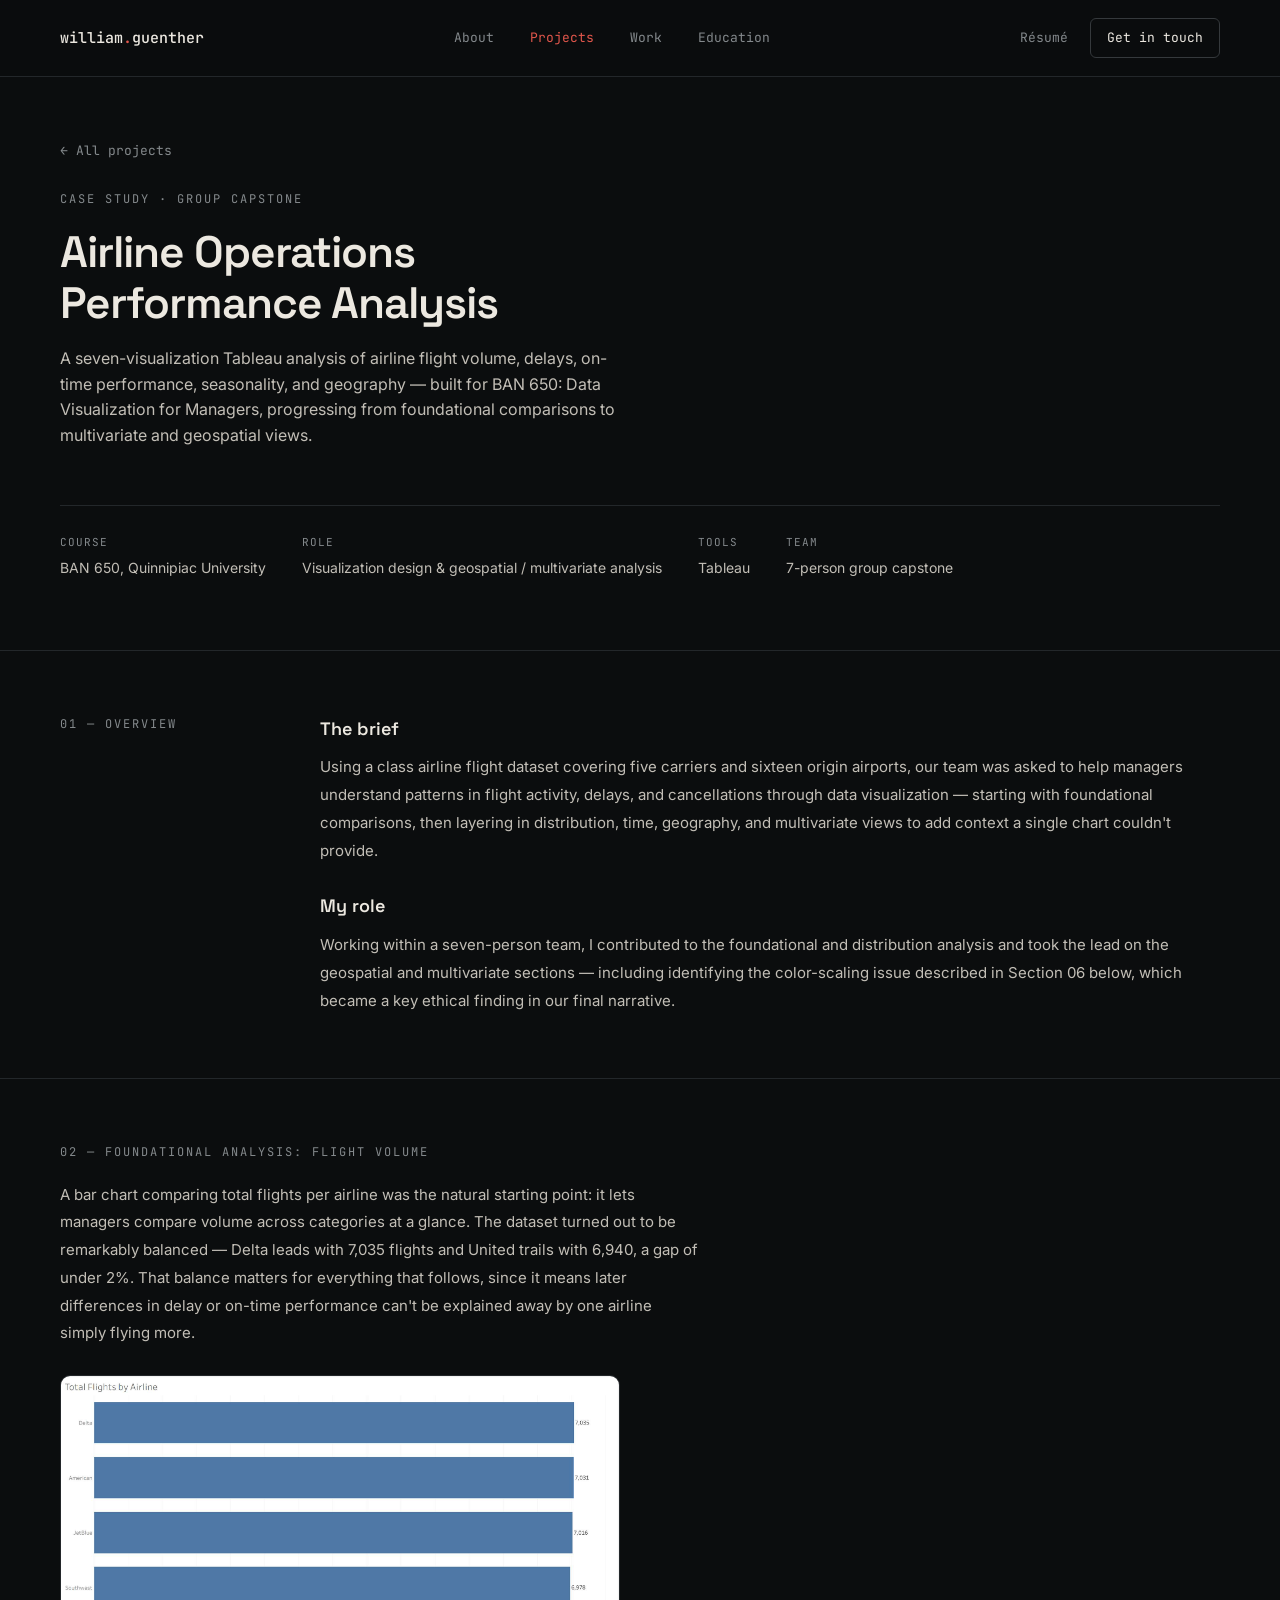
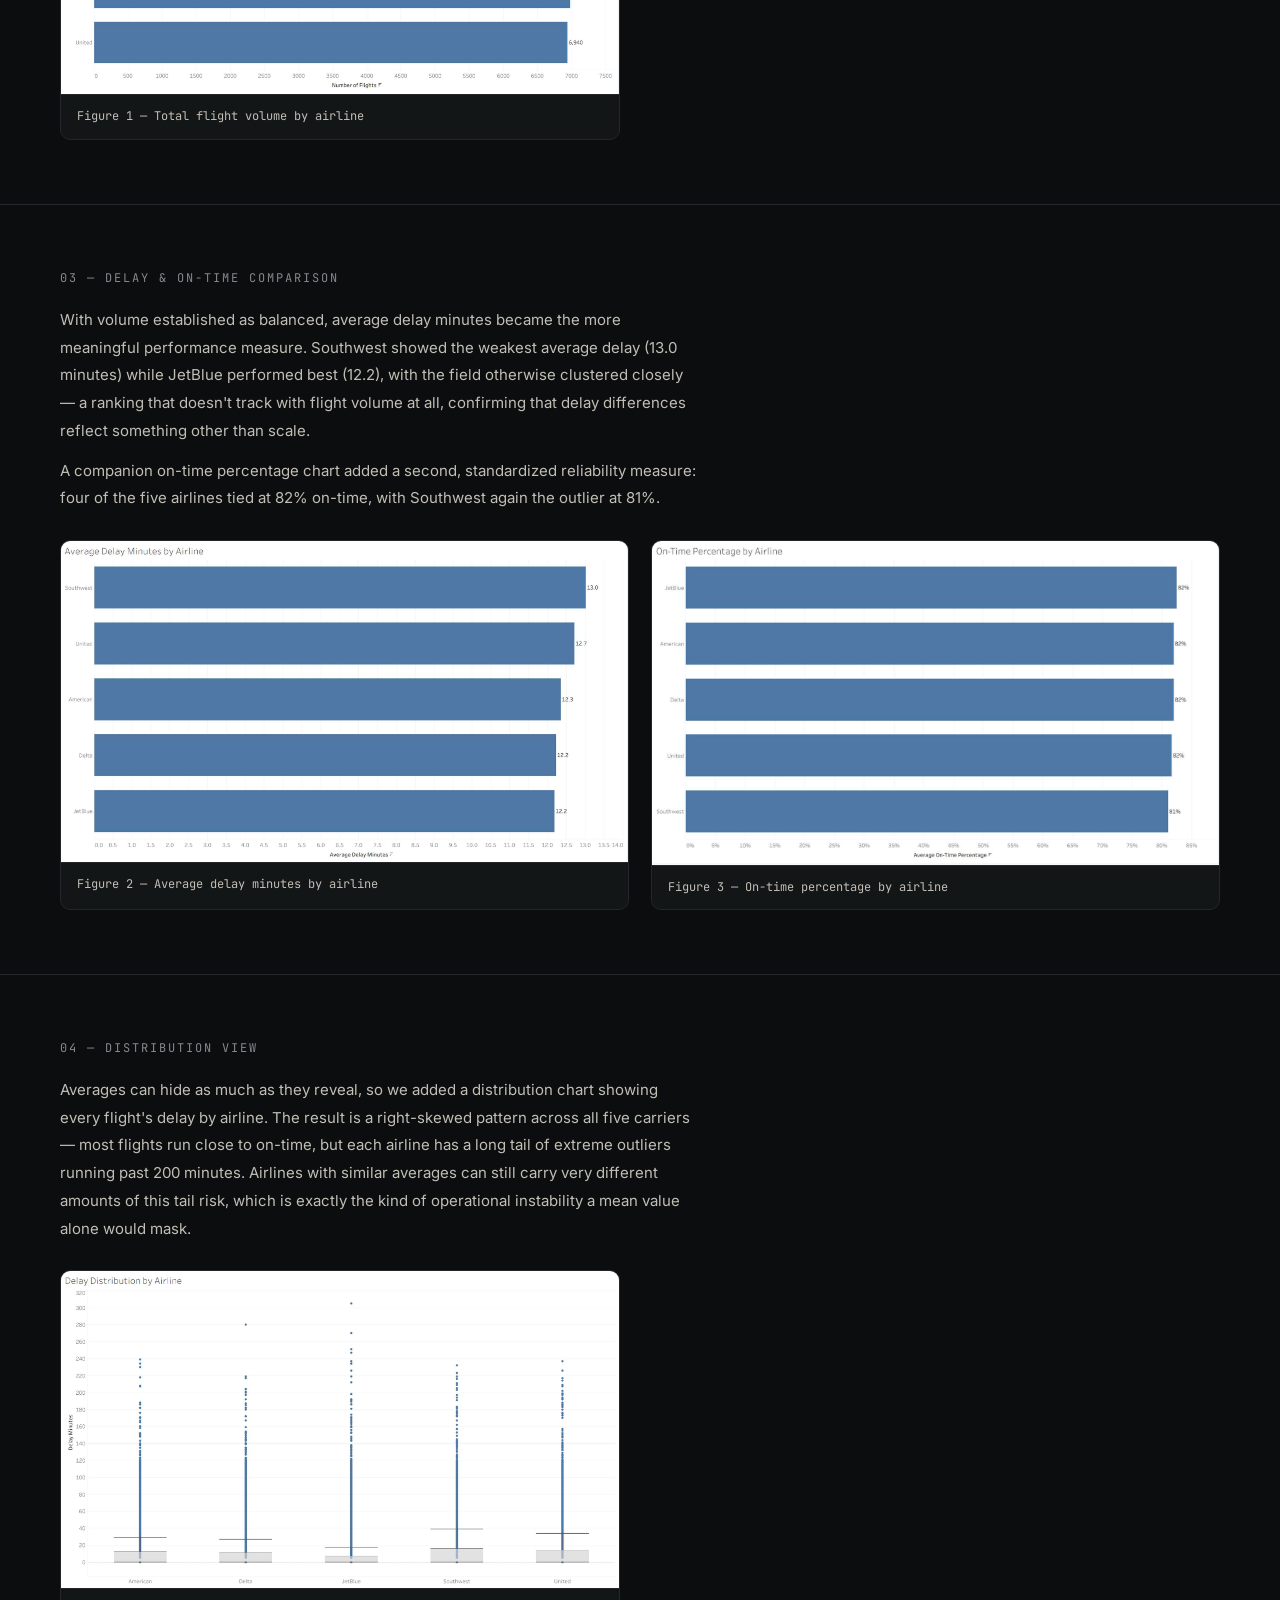
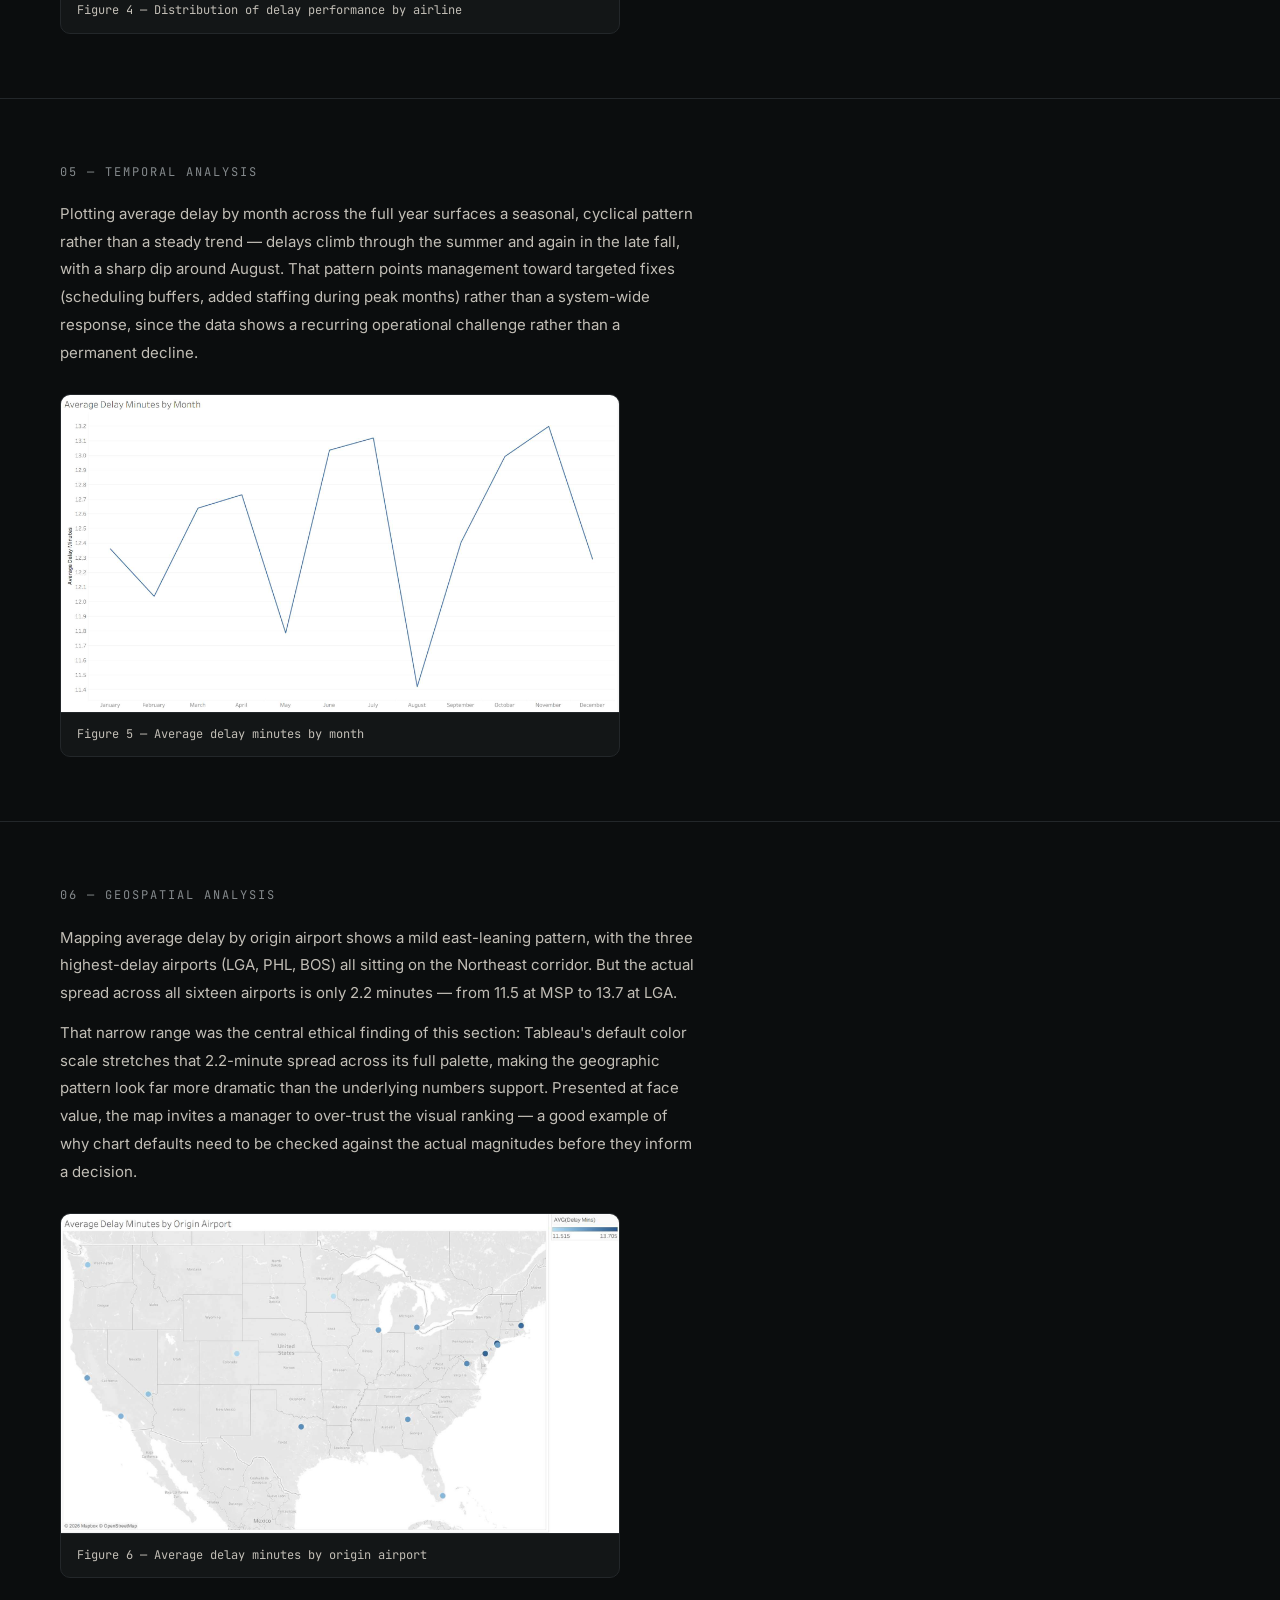
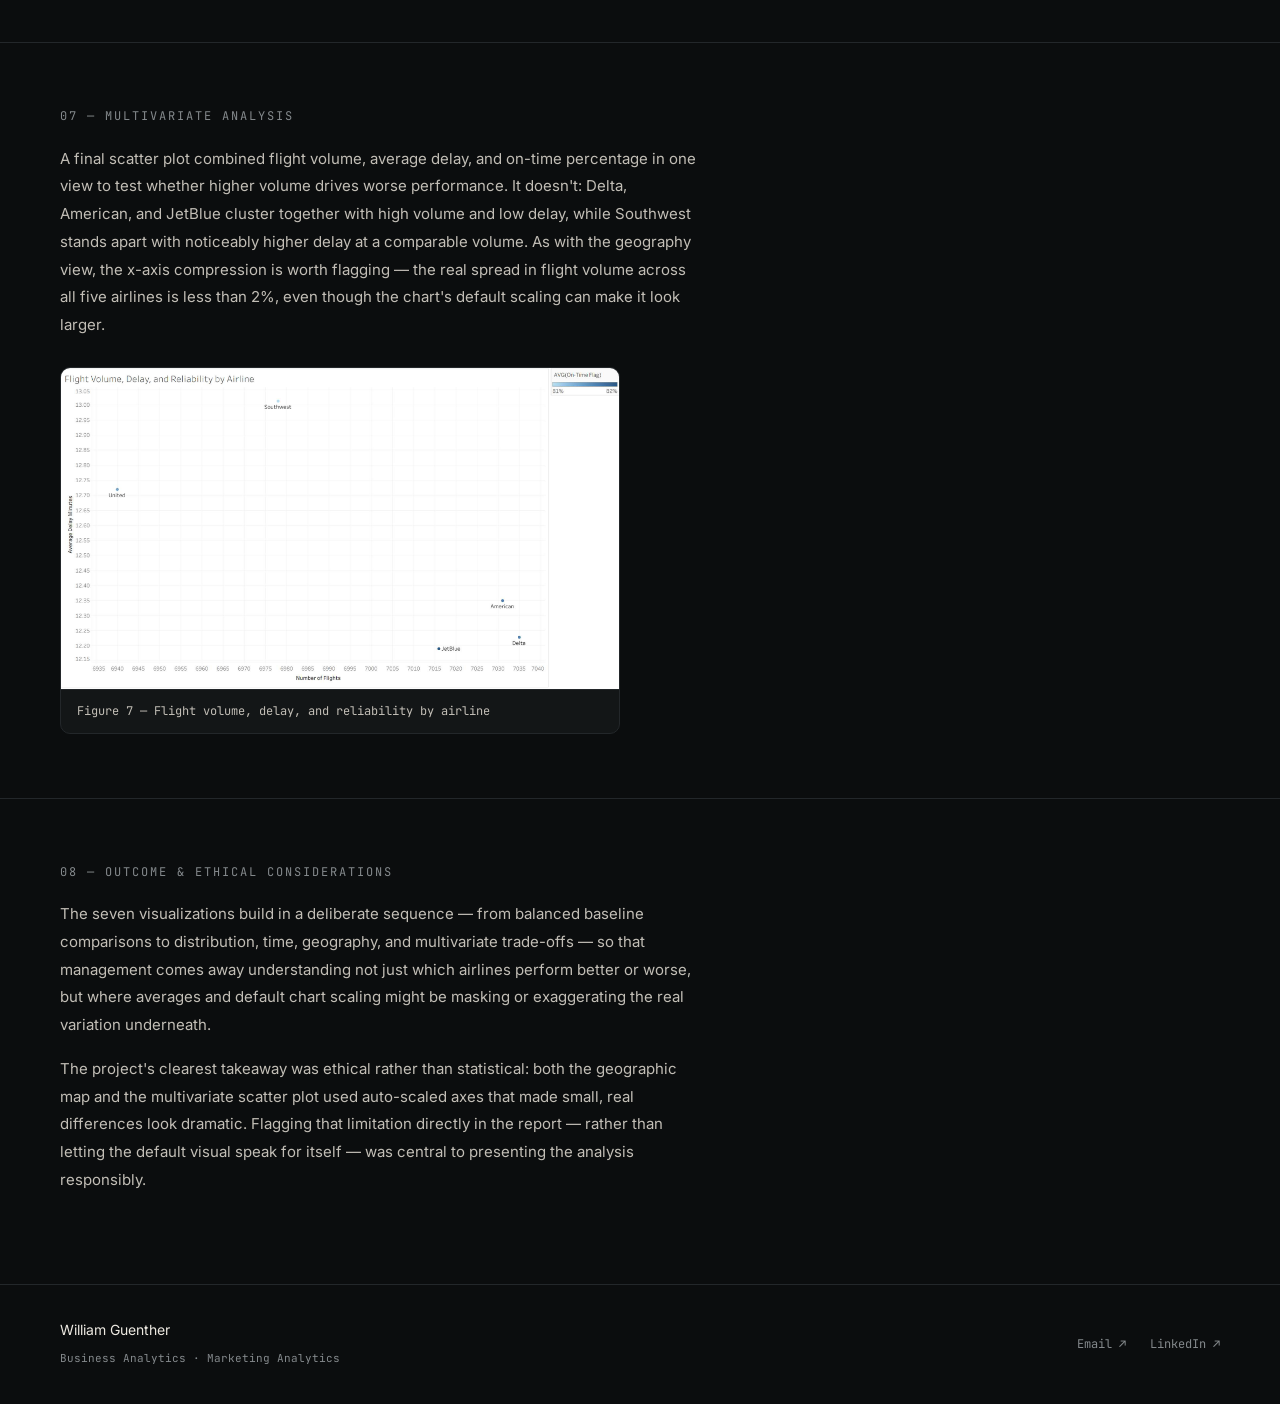
==== case-study-ban650-airline.html @ 53ca7844 "Add files via upload" ====
<!DOCTYPE html>
<html lang="en">
<head>
<!-- Google Tag Manager -->
<script>(function(w,d,s,l,i){w[l]=w[l]||[];w[l].push({'gtm.start':
new Date().getTime(),event:'gtm.js'});var f=d.getElementsByTagName(s)[0],
j=d.createElement(s),dl=l!='dataLayer'?'&l='+l:'';j.async=true;j.src=
'https://www.googletagmanager.com/gtm.js?id='+i+dl;f.parentNode.insertBefore(j,f);
})(window,document,'script','dataLayer','GTM-MF5KTT6L');</script>
<!-- End Google Tag Manager -->
<meta charset="UTF-8">
<meta name="viewport" content="width=device-width, initial-scale=1.0">
<title>Airline Operations Performance Analysis | William Guenther</title>
<meta name="description" content="A BAN 650 group capstone project analyzing airline operational performance — flight volume, delays, on-time rates, seasonality, and geography — in Tableau.">
<link rel="preconnect" href="https://fonts.googleapis.com">
<link rel="preconnect" href="https://fonts.gstatic.com" crossorigin>
<link href="https://fonts.googleapis.com/css2?family=Space+Grotesk:wght@500;600;700&family=Inter:wght@400;500;600&family=JetBrains+Mono:wght@400;500&display=swap" rel="stylesheet">
<link rel="stylesheet" href="style.css">
</head>
<body>
<!-- Google Tag Manager (noscript) -->
<noscript><iframe src="https://www.googletagmanager.com/ns.html?id=GTM-MF5KTT6L"
height="0" width="0" style="display:none;visibility:hidden"></iframe></noscript>
<!-- End Google Tag Manager (noscript) -->


<header class="site-header">
  <div class="container nav">
    <a class="nav__logo" href="/">william<span>.</span>guenther</a>

    <nav class="nav__links" id="navLinks">
      <a class="nav__link" href="/">About</a>
      <a class="nav__link is-active" href="projects.html">Projects</a>
      <a class="nav__link" href="work.html">Work</a>
      <a class="nav__link" href="education.html">Education</a>
      <a class="nav__link nav__link--mobile-only" href="resume.html">Résumé</a>
      <a class="nav__link nav__link--mobile-only" href="contact.html">Get in touch</a>
    </nav>

    <div class="nav__actions">
      <a class="nav__resume" href="resume.html">Résumé</a>
      <a class="btn-outline" href="contact.html">Get in touch</a>
    </div>

    <button class="nav__toggle" id="navToggle" aria-label="Toggle menu" aria-expanded="false">
      <span></span><span></span><span></span>
    </button>
  </div>
</header>

<main>

  <section class="case-hero">
    <div class="container">
      <a href="projects.html" class="btn-text interactive case-hero__back">← All projects</a>
      <p class="eyebrow reveal">Case study · Group capstone</p>
      <h1 class="section__title reveal">Airline Operations<br>Performance Analysis</h1>
      <p class="section__lead reveal">
        A seven-visualization Tableau analysis of airline flight volume, delays, on-time
        performance, seasonality, and geography — built for BAN 650: Data Visualization for
        Managers, progressing from foundational comparisons to multivariate and geospatial views.
      </p>
      <div class="case-hero__meta reveal">
        <div><span>Course</span>BAN 650, Quinnipiac University</div>
        <div><span>Role</span>Visualization design &amp; geospatial / multivariate analysis</div>
        <div><span>Tools</span>Tableau</div>
        <div><span>Team</span>7-person group capstone</div>
      </div>
    </div>
  </section>

  <section class="case-section">
    <div class="container case-section__grid">
      <p class="eyebrow reveal">01 — Overview</p>
      <div class="reveal">
        <h3 class="case-block__label">The brief</h3>
        <p class="case-block__text">
          Using a class airline flight dataset covering five carriers and sixteen origin airports,
          our team was asked to help managers understand patterns in flight activity, delays, and
          cancellations through data visualization — starting with foundational comparisons, then
          layering in distribution, time, geography, and multivariate views to add context a single
          chart couldn't provide.
        </p>
        <h3 class="case-block__label" style="margin-top:28px">My role</h3>
        <p class="case-block__text">
          Working within a seven-person team, I contributed to the foundational and distribution
          analysis and took the lead on the geospatial and multivariate sections — including
          identifying the color-scaling issue described in Section 06 below, which became a key
          ethical finding in our final narrative.
        </p>
      </div>
    </div>
  </section>

  <section class="case-section">
    <div class="container">
      <p class="eyebrow reveal">02 — Foundational analysis: flight volume</p>
      <p class="case-block__text reveal" style="max-width:640px;margin-bottom:28px">
        A bar chart comparing total flights per airline was the natural starting point: it lets
        managers compare volume across categories at a glance. The dataset turned out to be
        remarkably balanced — Delta leads with 7,035 flights and United trails with 6,940, a gap of
        under 2%. That balance matters for everything that follows, since it means later
        differences in delay or on-time performance can't be explained away by one airline simply
        flying more.
      </p>
      <div class="screenshot-grid screenshot-grid--1 reveal">
        <figure class="screenshot-frame">
          <img src="BAN650 Airline Operations/fig1-flight-volume.png" alt="Tableau bar chart of total flights by airline: Delta 7,035, American 7,031, JetBlue 7,016, Southwest 6,978, United 6,940">
          <figcaption>Figure 1 — Total flight volume by airline</figcaption>
        </figure>
      </div>
    </div>
  </section>

  <section class="case-section">
    <div class="container">
      <p class="eyebrow reveal">03 — Delay &amp; on-time comparison</p>
      <p class="case-block__text reveal" style="max-width:640px;margin-bottom:12px">
        With volume established as balanced, average delay minutes became the more meaningful
        performance measure. Southwest showed the weakest average delay (13.0 minutes) while
        JetBlue performed best (12.2), with the field otherwise clustered closely — a ranking that
        doesn't track with flight volume at all, confirming that delay differences reflect
        something other than scale.
      </p>
      <p class="case-block__text reveal" style="max-width:640px;margin-bottom:28px">
        A companion on-time percentage chart added a second, standardized reliability measure:
        four of the five airlines tied at 82% on-time, with Southwest again the outlier at 81%.
      </p>
      <div class="screenshot-grid screenshot-grid--2 reveal">
        <figure class="screenshot-frame">
          <img src="BAN650 Airline Operations/fig2-avg-delay.png" alt="Tableau bar chart of average delay minutes by airline: Southwest 13.0, United 12.7, American 12.3, Delta 12.2, JetBlue 12.2">
          <figcaption>Figure 2 — Average delay minutes by airline</figcaption>
        </figure>
        <figure class="screenshot-frame">
          <img src="BAN650 Airline Operations/fig3-ontime-pct.png" alt="Tableau bar chart of on-time percentage by airline: JetBlue, American, Delta, and United tied at 82%, Southwest at 81%">
          <figcaption>Figure 3 — On-time percentage by airline</figcaption>
        </figure>
      </div>
    </div>
  </section>

  <section class="case-section">
    <div class="container">
      <p class="eyebrow reveal">04 — Distribution view</p>
      <p class="case-block__text reveal" style="max-width:640px;margin-bottom:28px">
        Averages can hide as much as they reveal, so we added a distribution chart showing every
        flight's delay by airline. The result is a right-skewed pattern across all five carriers —
        most flights run close to on-time, but each airline has a long tail of extreme outliers
        running past 200 minutes. Airlines with similar averages can still carry very different
        amounts of this tail risk, which is exactly the kind of operational instability a mean
        value alone would mask.
      </p>
      <div class="screenshot-grid screenshot-grid--1 reveal">
        <figure class="screenshot-frame">
          <img src="BAN650 Airline Operations/fig4-distribution.png" alt="Tableau distribution chart showing delay minutes by airline for American, Delta, JetBlue, Southwest, and United, with a right-skewed spread and frequent high outliers">
          <figcaption>Figure 4 — Distribution of delay performance by airline</figcaption>
        </figure>
      </div>
    </div>
  </section>

  <section class="case-section">
    <div class="container">
      <p class="eyebrow reveal">05 — Temporal analysis</p>
      <p class="case-block__text reveal" style="max-width:640px;margin-bottom:28px">
        Plotting average delay by month across the full year surfaces a seasonal, cyclical pattern
        rather than a steady trend — delays climb through the summer and again in the late fall,
        with a sharp dip around August. That pattern points management toward targeted fixes
        (scheduling buffers, added staffing during peak months) rather than a system-wide response,
        since the data shows a recurring operational challenge rather than a permanent decline.
      </p>
      <div class="screenshot-grid screenshot-grid--1 reveal">
        <figure class="screenshot-frame">
          <img src="BAN650 Airline Operations/fig5-monthly-trend.png" alt="Tableau line chart of average delay minutes by month, showing peaks in early summer and November and a sharp dip in August">
          <figcaption>Figure 5 — Average delay minutes by month</figcaption>
        </figure>
      </div>
    </div>
  </section>

  <section class="case-section">
    <div class="container">
      <p class="eyebrow reveal">06 — Geospatial analysis</p>
      <p class="case-block__text reveal" style="max-width:640px;margin-bottom:12px">
        Mapping average delay by origin airport shows a mild east-leaning pattern, with the three
        highest-delay airports (LGA, PHL, BOS) all sitting on the Northeast corridor. But the actual
        spread across all sixteen airports is only 2.2 minutes — from 11.5 at MSP to 13.7 at LGA.
      </p>
      <p class="case-block__text reveal" style="max-width:640px;margin-bottom:28px">
        That narrow range was the central ethical finding of this section: Tableau's default color
        scale stretches that 2.2-minute spread across its full palette, making the geographic
        pattern look far more dramatic than the underlying numbers support. Presented at face
        value, the map invites a manager to over-trust the visual ranking — a good example of why
        chart defaults need to be checked against the actual magnitudes before they inform a
        decision.
      </p>
      <div class="screenshot-grid screenshot-grid--1 reveal">
        <figure class="screenshot-frame">
          <img src="BAN650 Airline Operations/fig6-geospatial-map.png" alt="Tableau map of average delay minutes by origin airport across the continental United States, color-scaled from 11.5 to 13.7 minutes with the highest averages concentrated in the Northeast">
          <figcaption>Figure 6 — Average delay minutes by origin airport</figcaption>
        </figure>
      </div>
    </div>
  </section>

  <section class="case-section">
    <div class="container">
      <p class="eyebrow reveal">07 — Multivariate analysis</p>
      <p class="case-block__text reveal" style="max-width:640px;margin-bottom:28px">
        A final scatter plot combined flight volume, average delay, and on-time percentage in one
        view to test whether higher volume drives worse performance. It doesn't: Delta, American,
        and JetBlue cluster together with high volume and low delay, while Southwest stands apart
        with noticeably higher delay at a comparable volume. As with the geography view, the x-axis
        compression is worth flagging — the real spread in flight volume across all five airlines
        is less than 2%, even though the chart's default scaling can make it look larger.
      </p>
      <div class="screenshot-grid screenshot-grid--1 reveal">
        <figure class="screenshot-frame">
          <img src="BAN650 Airline Operations/fig7-multivariate.png" alt="Tableau scatter plot of flight volume versus average delay minutes by airline, colored by on-time percentage, showing Delta, American, and JetBlue clustered with low delay and Southwest as an outlier with higher delay">
          <figcaption>Figure 7 — Flight volume, delay, and reliability by airline</figcaption>
        </figure>
      </div>
    </div>
  </section>

  <section class="case-section case-section--outcome">
    <div class="container">
      <p class="eyebrow reveal">08 — Outcome &amp; ethical considerations</p>
      <p class="case-block__text reveal" style="max-width:640px;margin-bottom:16px">
        The seven visualizations build in a deliberate sequence — from balanced baseline comparisons
        to distribution, time, geography, and multivariate trade-offs — so that management comes
        away understanding not just which airlines perform better or worse, but where averages and
        default chart scaling might be masking or exaggerating the real variation underneath.
      </p>
      <p class="case-block__text reveal" style="max-width:640px">
        The project's clearest takeaway was ethical rather than statistical: both the geographic map
        and the multivariate scatter plot used auto-scaled axes that made small, real differences
        look dramatic. Flagging that limitation directly in the report — rather than letting the
        default visual speak for itself — was central to presenting the analysis responsibly.
      </p>
    </div>
  </section>

</main>

<footer class="site-footer">
  <div class="container footer__inner">
    <div>
      <span class="footer__name">William Guenther</span>
      <span class="footer__sub">Business Analytics · Marketing Analytics</span>
    </div>
    <div class="footer__links">
      <a href="mailto:williamcguen@gmail.com">Email ↗</a>
      <a href="https://www.linkedin.com/in/william-guenther" target="_blank">LinkedIn ↗</a>
    </div>
  </div>
</footer>

<script src="script.js"></script>
</body>
</html>
---- style.css ----
/* ===== RESET / BASE ===== */
*{box-sizing:border-box;margin:0;padding:0}

:root{
  --bg:#0b0d0e;
  --bg-raised:#131617;
  --text:#ece8e0;
  --text-soft:#c2beb6;
  --muted:#84898c;
  --line:#23272a;
  --accent:#e2574c;
  --accent-dim:rgba(226,87,76,.12);
  --max:1160px;
  --font-display:"Space Grotesk",sans-serif;
  --font-body:"Inter",sans-serif;
  --font-mono:"JetBrains Mono",monospace;
}

html{scroll-behavior:smooth}

body{
  background:var(--bg);
  color:var(--text);
  font-family:var(--font-body);
  line-height:1.6;
  -webkit-font-smoothing:antialiased;
}

a{color:inherit;text-decoration:none}
img{max-width:100%;display:block}
ul{list-style:none}

.container{width:min(var(--max),calc(100% - 48px));margin:0 auto}

.accent{color:var(--accent)}

.eyebrow{
  font-family:var(--font-mono);
  font-size:12px;
  letter-spacing:2px;
  text-transform:uppercase;
  color:var(--muted);
  margin-bottom:18px;
}

/* ===== HEADER / NAV ===== */
.site-header{
  position:sticky;
  top:0;
  z-index:100;
  background:rgba(11,13,14,.88);
  backdrop-filter:blur(10px);
  border-bottom:1px solid var(--line);
}

.nav{
  display:flex;
  align-items:center;
  justify-content:space-between;
  height:76px;
}

.nav__logo{
  font-family:var(--font-mono);
  font-size:15px;
  font-weight:500;
}
.nav__logo span{color:var(--accent)}

.nav__links{display:flex;align-items:center;gap:36px}

.nav__link{
  font-family:var(--font-mono);
  font-size:13px;
  color:var(--muted);
  transition:color .2s ease;
}
.nav__link:hover{color:var(--text)}
.nav__link.is-active{color:var(--accent)}

.nav__link--mobile-only{display:none}

.nav__actions{display:flex;align-items:center;gap:22px}

.nav__resume{
  font-family:var(--font-mono);
  font-size:13px;
  color:var(--muted);
  transition:color .2s ease;
}
.nav__resume:hover{color:var(--text)}

.btn-outline{
  border:1px solid #35393c;
  border-radius:6px;
  padding:9px 16px;
  font-family:var(--font-mono);
  font-size:13px;
  transition:border-color .2s ease,color .2s ease;
}
.btn-outline:hover{border-color:var(--accent);color:var(--accent)}

.nav__toggle{
  display:none;
  flex-direction:column;
  justify-content:center;
  align-items:center;
  width:32px;
  height:32px;
  background:none;
  border:none;
  padding:0;
  appearance:none;
  -webkit-appearance:none;
  cursor:pointer;
}
.nav__toggle span{
  display:block;
  width:22px;
  height:2px;
  background:var(--text);
  transition:transform .2s ease,opacity .2s ease;
}
.nav__toggle span+span{margin-top:5px}
.nav__toggle.is-open span:nth-child(1){transform:translateY(7px) rotate(45deg)}
.nav__toggle.is-open span:nth-child(2){opacity:0}
.nav__toggle.is-open span:nth-child(3){transform:translateY(-7px) rotate(-45deg)}

/* ===== HERO ===== */
.hero{padding:96px 0 110px}

.hero__grid{
  display:grid;
  grid-template-columns:1.15fr .85fr;
  gap:70px;
  align-items:center;
}

.hero__title{
  font-family:var(--font-display);
  font-size:clamp(38px,4.8vw,60px);
  font-weight:600;
  line-height:1.04;
  letter-spacing:-2px;
  margin-bottom:22px;
}

.hero__meta{
  display:flex;
  align-items:center;
  font-family:var(--font-mono);
  font-size:13px;
  color:var(--muted);
  margin-bottom:28px;
}

.status-dot{
  display:inline-block;
  width:6px;
  height:6px;
  border-radius:50%;
  background:var(--accent);
  margin:0 7px 0 10px;
  box-shadow:0 0 0 3px var(--accent-dim);
}

.hero__lead{
  max-width:560px;
  font-size:16.5px;
  line-height:1.85;
  color:var(--text-soft);
  margin-bottom:18px;
}
.hero__lead strong{color:var(--text);font-weight:600}

.hero__actions{display:flex;align-items:center;gap:26px;margin-top:26px}

.btn-primary{
  display:inline-flex;
  align-items:center;
  gap:10px;
  padding:13px 20px;
  border:1px solid #8a3a34;
  border-radius:6px;
  font-family:var(--font-mono);
  font-size:13px;
  color:var(--text);
  transition:.2s ease;
}
.btn-primary:hover{background:var(--accent-dim);border-color:var(--accent)}
.btn-primary span{transition:transform .2s ease}
.btn-primary:hover span{transform:translateX(3px)}

.btn-text{
  font-family:var(--font-mono);
  font-size:13px;
  color:var(--muted);
  transition:color .2s ease;
}
.btn-text:hover{color:var(--accent)}

/* ===== CONTACT FORM ===== */
.contact-hero-grid{align-items:center}

.contact-hero-grid__visual{
  height:100%;
  display:flex;
  align-items:center;
  justify-content:center;
}

.contact-hero-grid__chart.chart-toy{
  width:100%;
  max-width:none;
  margin-left:0;
}

.contact-form-card{
  background:var(--bg-raised);
  border:1px solid var(--line);
  border-radius:10px;
  padding:32px;
  margin-top:32px;
}

.contact-form__row{
  display:grid;
  grid-template-columns:1fr 1fr;
  gap:18px;
}

.form-group{
  display:flex;
  flex-direction:column;
  gap:8px;
  margin-bottom:18px;
}

.form-group label{
  font-family:var(--font-mono);
  font-size:12px;
  letter-spacing:.5px;
  text-transform:uppercase;
  color:var(--muted);
}

.form-group input,
.form-group select,
.form-group textarea{
  background:var(--bg);
  border:1px solid var(--line);
  border-radius:6px;
  padding:12px 14px;
  font-family:var(--font-body);
  font-size:14px;
  color:var(--text);
  transition:border-color .2s ease;
  width:100%;
}

.form-group input:focus,
.form-group select:focus,
.form-group textarea:focus{
  outline:none;
  border-color:var(--accent);
}

.form-group textarea{
  resize:vertical;
  min-height:130px;
}

.form-group select{
  appearance:none;
  background-image:url("data:image/svg+xml,%3Csvg xmlns='http://www.w3.org/2000/svg' width='12' height='8'%3E%3Cpath d='M1 1l5 5 5-5' stroke='%2384898c' stroke-width='1.5' fill='none' fill-rule='evenodd'/%3E%3C/svg%3E");
  background-repeat:no-repeat;
  background-position:right 14px center;
  padding-right:36px;
}

.contact-form .btn-primary{
  border:none;
  background:var(--accent);
  color:#fff;
  cursor:pointer;
  font-size:13px;
}
.contact-form .btn-primary:hover{background:#c8483e;border-color:transparent}

/* honeypot field, hidden from real users */
.form-group--hp{
  position:absolute;
  left:-9999px;
  width:1px;
  height:1px;
  overflow:hidden;
}

.form-note{
  font-family:var(--font-mono);
  font-size:12px;
  color:var(--muted);
  margin-top:14px;
}

.form-note--error{color:var(--accent)}

@media(max-width:640px){
  .contact-form__row{grid-template-columns:1fr}
  .contact-form-card{padding:22px}
}

/* ===== HERO VISUAL / PORTRAIT ===== */
.hero__portrait{aspect-ratio:4/5;max-width:380px;margin-left:auto}
.hero__portrait img{width:100%;height:100%;object-fit:cover}

/* ===== (unused) SAMPLE DASHBOARD CARD, no page currently references these classes ===== */
.visual-card{
  background:var(--bg-raised);
  border:1px solid var(--line);
  border-radius:12px;
  padding:26px 26px 22px;
}

.visual-card__header{
  display:flex;
  align-items:center;
  justify-content:space-between;
  margin-bottom:22px;
}
.visual-card__title{
  font-family:var(--font-mono);
  font-size:12px;
  letter-spacing:1.5px;
  text-transform:uppercase;
  color:var(--text-soft);
}
.visual-card__tag{
  font-family:var(--font-mono);
  font-size:11px;
  color:var(--muted);
  border:1px solid var(--line);
  border-radius:4px;
  padding:3px 8px;
}

.visual-card__stats{
  display:grid;
  grid-template-columns:repeat(3,1fr);
  gap:14px;
  margin-bottom:24px;
}
.visual-stat{
  border-top:1px solid var(--line);
  padding-top:10px;
}
.visual-stat__label{
  display:block;
  font-family:var(--font-mono);
  font-size:10px;
  letter-spacing:1px;
  text-transform:uppercase;
  color:var(--muted);
  margin-bottom:6px;
}
.visual-stat strong{font-family:var(--font-display);font-size:20px;font-weight:600}

.visual-card__chart{position:relative;height:96px;margin-bottom:16px}

.chart-line{
  position:absolute;
  inset:0;
  width:100%;
  height:100%;
}
.chart-line polyline{
  fill:none;
  stroke:var(--accent);
  stroke-width:2;
  stroke-linecap:round;
  stroke-linejoin:round;
  opacity:.85;
}

.chart-bars{
  position:absolute;
  inset:0;
  display:flex;
  align-items:flex-end;
  gap:8px;
}
.chart-bars span{
  flex:1;
  height:var(--h);
  background:linear-gradient(180deg,rgba(226,87,76,.5),rgba(226,87,76,.08));
  border-radius:3px 3px 0 0;
  transform:scaleY(0);
  transform-origin:bottom;
  animation:grow .8s ease forwards;
  animation-delay:.3s;
}

@keyframes grow{to{transform:scaleY(1)}}

.visual-card__footer{
  display:flex;
  justify-content:space-between;
  font-family:var(--font-mono);
  font-size:10px;
  letter-spacing:.5px;
  color:var(--muted);
  border-top:1px solid var(--line);
  padding-top:14px;
}

/* ===== GENERIC SECTION ===== */
.section{border-top:1px solid var(--line);padding:100px 0}
.section--tight{padding:60px 0}

.section__title{
  font-family:var(--font-display);
  font-size:clamp(30px,4vw,44px);
  font-weight:600;
  letter-spacing:-1px;
  line-height:1.15;
  margin-bottom:18px;
}

.section__lead{
  max-width:560px;
  color:var(--text-soft);
  font-size:16px;
  margin-bottom:56px;
}

/* ===== SPECIALTIES ===== */
.specialty-grid{
  display:grid;
  grid-template-columns:repeat(4,1fr);
  border-top:1px solid var(--line);
}
.specialty{
  padding:32px 26px 32px 0;
  border-bottom:1px solid var(--line);
}
.specialty:not(:last-child){border-right:1px solid var(--line);margin-right:26px}
.specialty__index{
  display:block;
  font-family:var(--font-mono);
  font-size:12px;
  color:var(--accent);
  margin-bottom:30px;
}
.specialty h3{font-family:var(--font-display);font-size:18px;font-weight:600;margin-bottom:12px}
.specialty p{color:var(--muted);font-size:14px;line-height:1.75}

/* ===== TOOLKIT ===== */
.toolkit{display:flex;flex-wrap:wrap;gap:12px}
.toolkit span{
  font-family:var(--font-mono);
  font-size:13px;
  color:var(--text-soft);
  border:1px solid var(--line);
  border-radius:20px;
  padding:8px 16px;
}

/* ===== FOOTER ===== */
.site-footer{border-top:1px solid var(--line);padding:34px 0}
.footer__inner{display:flex;justify-content:space-between;align-items:center}
.footer__name{display:block;font-size:14px;margin-bottom:3px}
.footer__sub{font-family:var(--font-mono);font-size:11px;color:var(--muted)}
.footer__links{display:flex;gap:24px}
.footer__links a{font-family:var(--font-mono);font-size:12px;color:var(--muted)}
.footer__links a:hover{color:var(--accent)}

/* ===== PROJECTS PAGE ===== */
.projects-hero{padding:80px 0 60px}

.project-list{padding-bottom:60px}

.project-row{
  display:grid;
  grid-template-columns:1fr 1fr;
  gap:64px;
  align-items:center;
  padding:70px 0;
  border-top:1px solid var(--line);
}
.project-row--reverse .project-row__visual{order:-1}

.project-row__meta{
  font-family:var(--font-mono);
  font-size:12px;
  letter-spacing:1px;
  color:var(--accent);
  text-transform:uppercase;
  margin-bottom:16px;
}
.project-row__meta span{color:var(--muted)}

.project-row__title{
  font-family:var(--font-display);
  font-size:clamp(24px,3vw,32px);
  font-weight:600;
  letter-spacing:-.5px;
  margin-bottom:16px;
}

.project-row__desc{
  color:var(--text-soft);
  font-size:15px;
  line-height:1.8;
  max-width:480px;
  margin-bottom:22px;
}

.project-row__tags{display:flex;flex-wrap:wrap;gap:10px;margin-bottom:26px}
.project-row__tags span{
  font-family:var(--font-mono);
  font-size:12px;
  color:var(--text-soft);
  border:1px solid var(--line);
  border-radius:20px;
  padding:6px 14px;
}

.project-row__links{display:flex;align-items:center;gap:20px;flex-wrap:wrap}
.project-row__soon{
  font-family:var(--font-mono);
  font-size:11px;
  color:var(--muted);
  font-style:italic;
}

.project-row__visual{
  border:1px solid var(--line);
  border-radius:12px;
  overflow:hidden;
  background:var(--bg-raised);
}
.project-row__visual img{width:100%;height:100%;object-fit:cover;display:block}

.project-row__visual--soon{
  display:flex;
  align-items:center;
  justify-content:center;
  text-align:center;
  min-height:220px;
  padding:24px;
  font-family:var(--font-mono);
  font-size:12px;
  color:var(--muted);
  line-height:1.7;
}

.project-row--soon .project-row__title{color:var(--text-soft)}

.status-pill{
  display:inline-block;
  font-family:var(--font-mono);
  font-size:11px;
  letter-spacing:.5px;
  text-transform:uppercase;
  color:var(--accent);
  border:1px solid var(--line);
  border-radius:20px;
  padding:6px 14px;
  width:fit-content;
}

/* ===== CASE STUDY PAGE ===== */
.case-hero{padding:60px 0 70px}
.case-hero__back{display:inline-block;margin-bottom:28px}

.case-hero__meta{
  display:flex;
  flex-wrap:wrap;
  gap:36px;
  margin-top:36px;
  padding-top:28px;
  border-top:1px solid var(--line);
}
.case-hero__meta div{display:flex;flex-direction:column;gap:6px;font-size:14px;color:var(--text-soft)}
.case-hero__meta span{
  font-family:var(--font-mono);
  font-size:11px;
  letter-spacing:1px;
  text-transform:uppercase;
  color:var(--muted);
}

.case-section{border-top:1px solid var(--line);padding:64px 0}
.case-section--outcome{padding-bottom:90px}

.case-section__grid{display:grid;grid-template-columns:220px 1fr;gap:40px}

.case-block__label{font-family:var(--font-display);font-size:18px;font-weight:600;margin-bottom:10px}
.case-block__text{color:var(--text-soft);font-size:15px;line-height:1.85}
.case-block__text code{
  font-family:var(--font-mono);
  font-size:13px;
  color:var(--accent);
  background:var(--bg-raised);
  padding:2px 6px;
  border-radius:4px;
}

.table-wrap{overflow-x:auto;border:1px solid var(--line);border-radius:10px}
.measure-table{width:100%;border-collapse:collapse;min-width:520px}
.measure-table th{
  text-align:left;
  font-family:var(--font-mono);
  font-size:11px;
  letter-spacing:.5px;
  text-transform:uppercase;
  color:var(--muted);
  padding:14px 18px;
  background:var(--bg-raised);
  border-bottom:1px solid var(--line);
}
.measure-table td{
  padding:14px 18px;
  font-size:14px;
  color:var(--text-soft);
  border-bottom:1px solid var(--line);
}
.measure-table tr:last-child td{border-bottom:none}
.measure-table code{font-family:var(--font-mono);font-size:12.5px;color:var(--accent)}

.screenshot-grid{display:grid;grid-template-columns:repeat(3,1fr);gap:22px}
.screenshot-grid--2{grid-template-columns:repeat(2,1fr)}
.screenshot-grid--1{grid-template-columns:1fr;max-width:560px}
.screenshot-frame{border:1px solid var(--line);border-radius:10px;overflow:hidden;background:var(--bg-raised)}
.screenshot-frame__ph{
  display:flex;
  align-items:center;
  justify-content:center;
  text-align:center;
  min-height:180px;
  padding:20px;
  font-family:var(--font-mono);
  font-size:11.5px;
  color:var(--muted);
  line-height:1.6;
}
.screenshot-frame figcaption{
  padding:12px 16px;
  font-family:var(--font-mono);
  font-size:12px;
  color:var(--text-soft);
  border-top:1px solid var(--line);
}
.screenshot-frame img{width:100%;display:block}

.outcome-stats{display:grid;grid-template-columns:repeat(3,1fr);gap:24px}
.outcome-stat{
  border:1px solid var(--line);
  border-radius:10px;
  padding:26px 22px;
  display:flex;
  flex-direction:column;
  gap:8px;
}
.outcome-stat strong{font-family:var(--font-display);font-size:26px;font-weight:600}
.outcome-stat span{font-family:var(--font-mono);font-size:12px;color:var(--muted)}

/* ===== WORK PAGE ===== */
.work-hero{padding:80px 0 60px}

.timeline{border-top:1px solid var(--line)}

.timeline-item{
  display:grid;
  grid-template-columns:200px 1fr;
  gap:40px;
  padding:36px 0;
  border-bottom:1px solid var(--line);
}

.timeline-item__meta{display:flex;flex-direction:column;gap:4px}
.timeline-item__dates{font-family:var(--font-mono);font-size:13px;color:var(--text-soft)}
.timeline-item__location{font-family:var(--font-mono);font-size:11px;color:var(--muted);text-transform:uppercase;letter-spacing:.5px}

.timeline-item__body h3{
  font-family:var(--font-display);
  font-size:19px;
  font-weight:600;
  margin-bottom:14px;
}
.timeline-item__body h3 span{color:var(--muted);font-weight:500;font-size:16px}

.timeline-item__body ul{display:flex;flex-direction:column;gap:8px}
.timeline-item__body li{
  position:relative;
  padding-left:18px;
  color:var(--text-soft);
  font-size:14.5px;
  line-height:1.7;
}
.timeline-item__body li::before{
  content:"";
  position:absolute;
  left:0;
  top:10px;
  width:8px;
  height:1.5px;
  background:var(--accent);
}

.timeline-item__note{font-family:var(--font-mono);font-size:12.5px;color:var(--muted);margin-bottom:4px}

.grad-grid{display:grid;grid-template-columns:repeat(2,1fr);gap:28px}
.grad-card{
  border:1px solid var(--line);
  border-radius:10px;
  padding:26px;
  display:flex;
  flex-direction:column;
}
.grad-card h3{font-family:var(--font-display);font-size:17px;font-weight:600;margin-bottom:6px}
.grad-card__org{font-family:var(--font-mono);font-size:12px;color:var(--accent);margin-bottom:16px}
.grad-card ul{display:flex;flex-direction:column;gap:8px;margin-bottom:16px}
.grad-card li{
  position:relative;
  padding-left:16px;
  color:var(--text-soft);
  font-size:13.5px;
  line-height:1.7;
}
.grad-card li::before{
  content:"";
  position:absolute;
  left:0;
  top:9px;
  width:7px;
  height:1.5px;
  background:var(--accent);
}
.grad-card .btn-text{margin-top:auto}


/* ===== CONTACT PAGE CHART TOY (decorative, no data) ===== */
.chart-toy{
  position:relative;
  aspect-ratio:3/2;
  max-width:420px;
  margin-left:auto;
  display:flex;
  align-items:flex-end;
  justify-content:center;
  gap:16px;
  padding:8px 20px 28px;
  overflow:hidden;
}
.chart-toy::before{
  content:"";
  position:absolute;
  left:20px;
  right:20px;
  bottom:28px;
  height:1px;
  background:var(--line);
}
.chart-toy__line{
  position:absolute;
  inset:0;
  width:100%;
  height:100%;
  z-index:2;
  pointer-events:none;
}
.chart-toy__line polyline{
  fill:none;
  stroke:var(--accent);
  stroke-width:2.5;
  stroke-linecap:round;
  stroke-linejoin:round;
  stroke-dasharray:7 7;
  animation:chart-line-flow 1s linear infinite;
  filter:drop-shadow(0 2px 6px rgba(226,87,76,.5));
}
.chart-toy__line circle{
  fill:var(--accent);
  animation:chart-dot-pulse 2s ease-in-out infinite;
}
.chart-toy__line circle:nth-child(3){animation-delay:.3s}
.chart-toy__line circle:nth-child(4){animation-delay:.6s}
.chart-toy__line circle:nth-child(5){animation-delay:.9s}
.chart-toy__line circle:nth-child(6){animation-delay:1.2s}
.chart-toy__line circle:nth-child(7){animation-delay:1.5s}
.chart-toy__line circle:nth-child(8){animation-delay:1.8s}
@keyframes chart-line-flow{
  to{stroke-dashoffset:-28}
}
@keyframes chart-dot-pulse{
  0%,100%{r:4.5;opacity:1}
  50%{r:6.5;opacity:.65}
}
.chart-toy__bar{
  position:relative;
  z-index:1;
  width:30px;
  border-radius:8px 8px 3px 3px;
  background:linear-gradient(180deg, #d7d6d3 0%, #c3c2be 100%);
  box-shadow:inset 0 1px 0 rgba(255,255,255,.5);
  transform-origin:bottom;
  transition:background .35s ease, box-shadow .35s ease, transform .35s cubic-bezier(.34,1.56,.64,1);
  animation:chart-idle 4.2s ease-in-out infinite;
}
.chart-toy__bar:hover{
  animation-play-state:paused;
  background:linear-gradient(180deg, var(--accent) 0%, #a83a32 100%);
  box-shadow:0 0 22px var(--accent-dim), inset 0 1px 0 rgba(255,255,255,.15);
  transform:scaleY(1.1);
}
@keyframes chart-idle{
  0%,100%{transform:scaleY(1)}
  50%{transform:scaleY(1.04)}
}

/* ===== CONTACT PAGE DOODLE (decorative, no data) ===== */
.contact-doodle{margin-top:40px}
.contact-doodle svg{overflow:visible}
.contact-doodle__plane{
  transform-origin:center;
  animation:doodle-plane-float 3.4s ease-in-out infinite;
}
.contact-doodle__dot{
  transform-origin:center;
  animation:doodle-dot-float 2.8s ease-in-out infinite;
}
.contact-doodle__dot--2{animation-delay:.5s}
.contact-doodle__dot--3{animation-delay:1s}
.contact-doodle__dot--4{animation-delay:1.5s}
@keyframes doodle-plane-float{
  0%,100%{transform:translateY(0) rotate(0deg)}
  50%{transform:translateY(-9px) rotate(-3deg)}
}
@keyframes doodle-dot-float{
  0%,100%{transform:translateY(0);opacity:.9}
  50%{transform:translateY(-12px);opacity:.35}
}

/* ===== SCROLL REVEAL ===== */
.reveal{opacity:0;transform:translateY(16px);animation:reveal .7s ease forwards}
.reveal-d1{animation-delay:.08s}
.reveal-d2{animation-delay:.16s}
.reveal-d3{animation-delay:.24s}
@keyframes reveal{to{opacity:1;transform:none}}

@media(prefers-reduced-motion:reduce){
  .reveal{animation:none;opacity:1;transform:none}
  .chart-bars span{animation:none;transform:scaleY(1)}
}

/* ===== RESPONSIVE ===== */
@media(max-width:900px){
  .hero__grid{grid-template-columns:1fr;gap:50px}
  .specialty-grid{grid-template-columns:repeat(2,1fr)}
  .specialty:nth-child(2n){border-right:0;margin-right:0}
  .project-row{grid-template-columns:1fr;gap:34px;padding:50px 0}
  .project-row--reverse .project-row__visual{order:0}
  .timeline-item{grid-template-columns:1fr;gap:14px}
  .grad-grid{grid-template-columns:1fr}
  .case-section__grid{grid-template-columns:1fr}
  .screenshot-grid,.screenshot-grid--2{grid-template-columns:1fr}
  .outcome-stats{grid-template-columns:1fr}
  .case-hero__meta{gap:22px}
}

@media(max-width:760px){
  .nav__links{
    display:none;
    position:absolute;
    top:76px;
    left:0;
    right:0;
    flex-direction:column;
    align-items:flex-start;
    gap:0;
    background:var(--bg);
    border-bottom:1px solid var(--line);
    padding:8px 24px 20px;
  }
  .nav__links.is-open{display:flex}
  .nav__link{width:100%;padding:14px 0;border-bottom:1px solid var(--line)}
  .nav__link--mobile-only{display:flex}
  .nav__actions{display:none}
  .nav__toggle{display:flex}

  .hero{padding:64px 0 80px}
  .hero__actions{flex-direction:column;align-items:flex-start;gap:18px}
  .section{padding:70px 0}
  .specialty-grid{grid-template-columns:1fr}
  .specialty{border-right:0!important;margin-right:0!important}
  .footer__inner{flex-direction:column;align-items:flex-start;gap:18px}
}
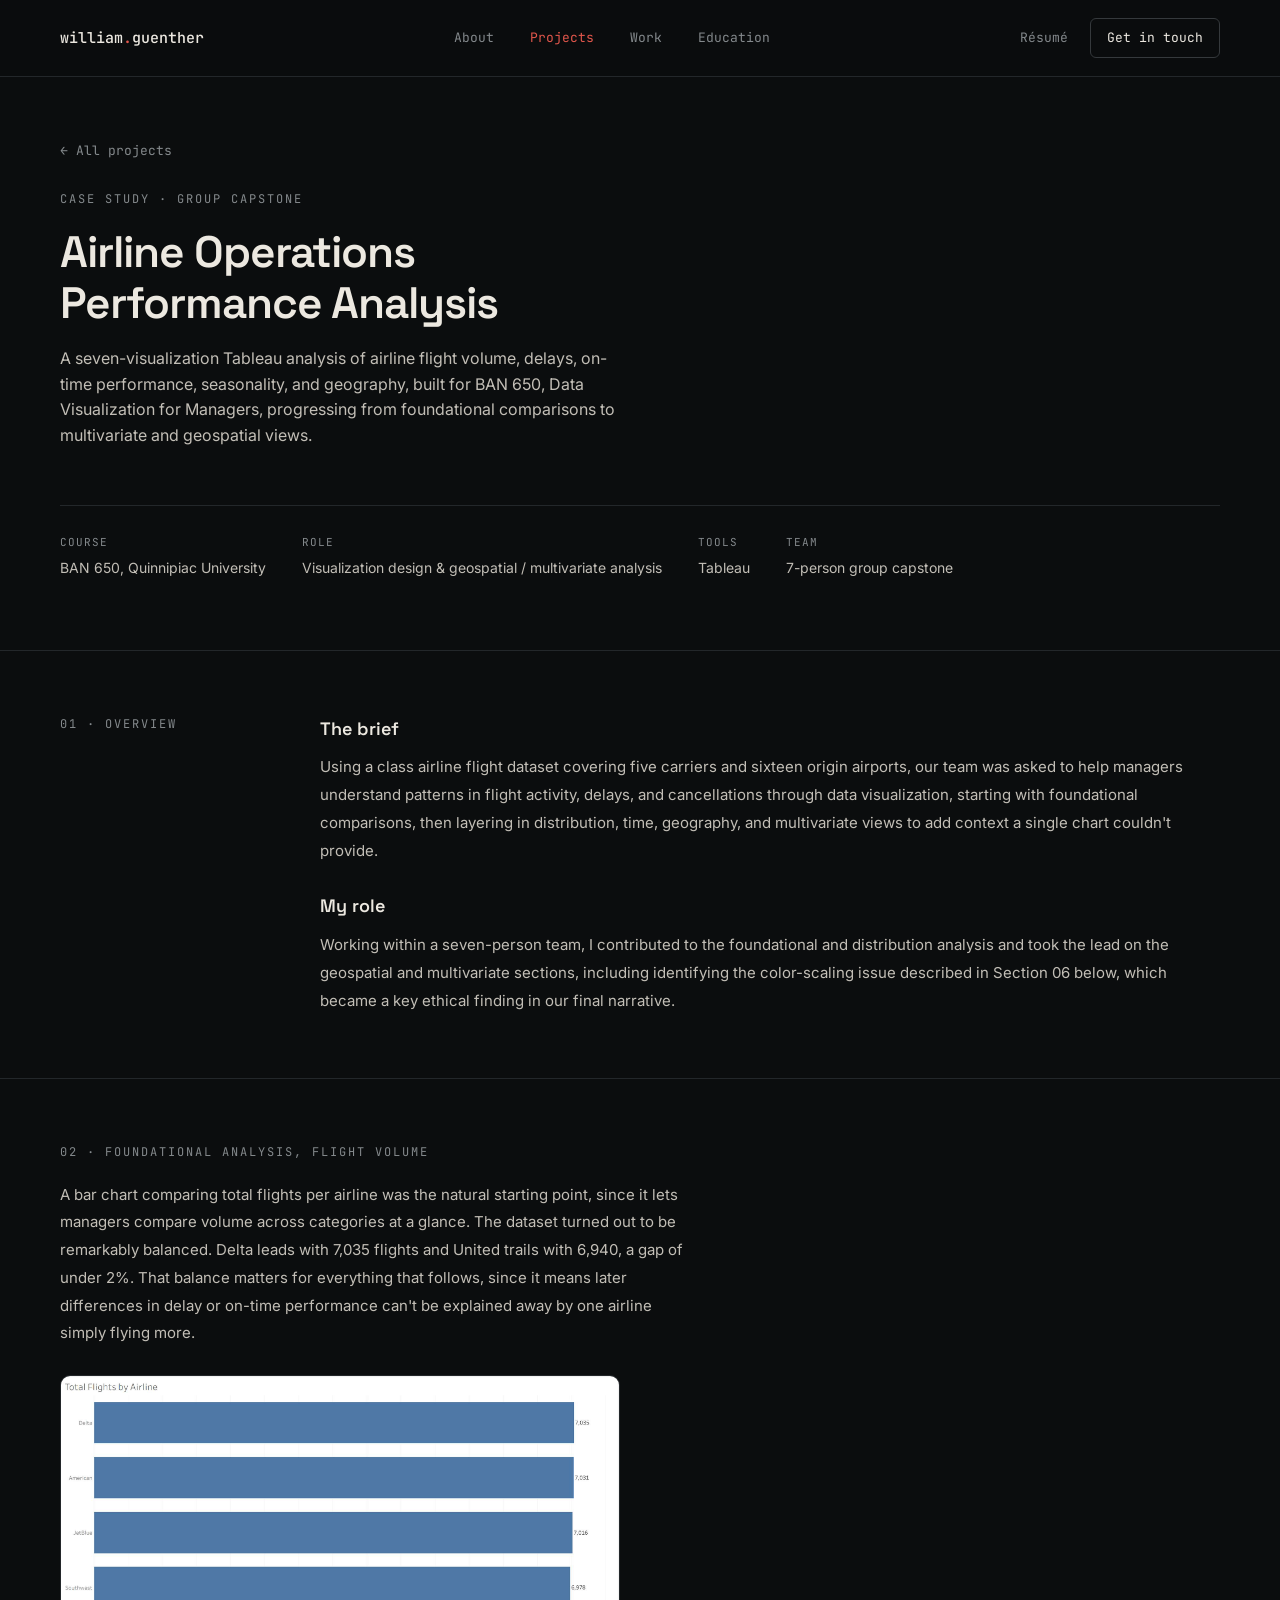
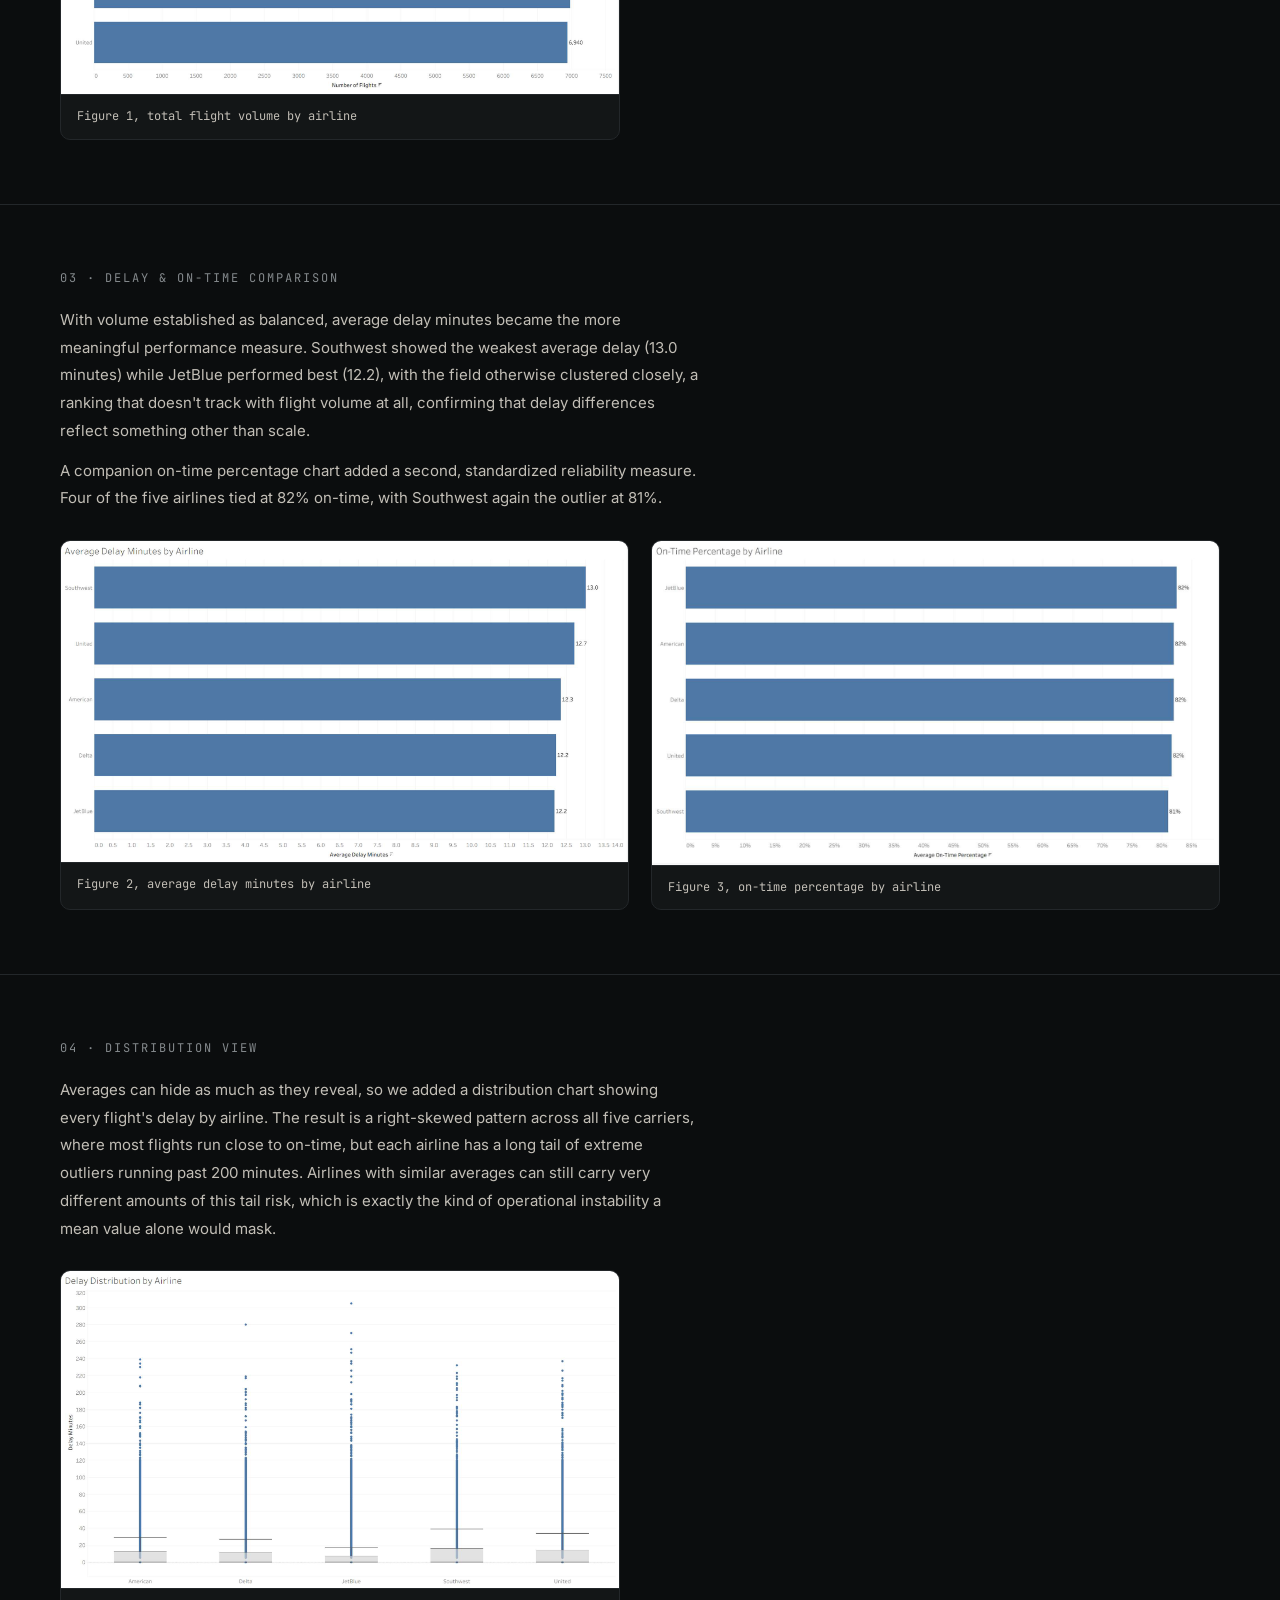
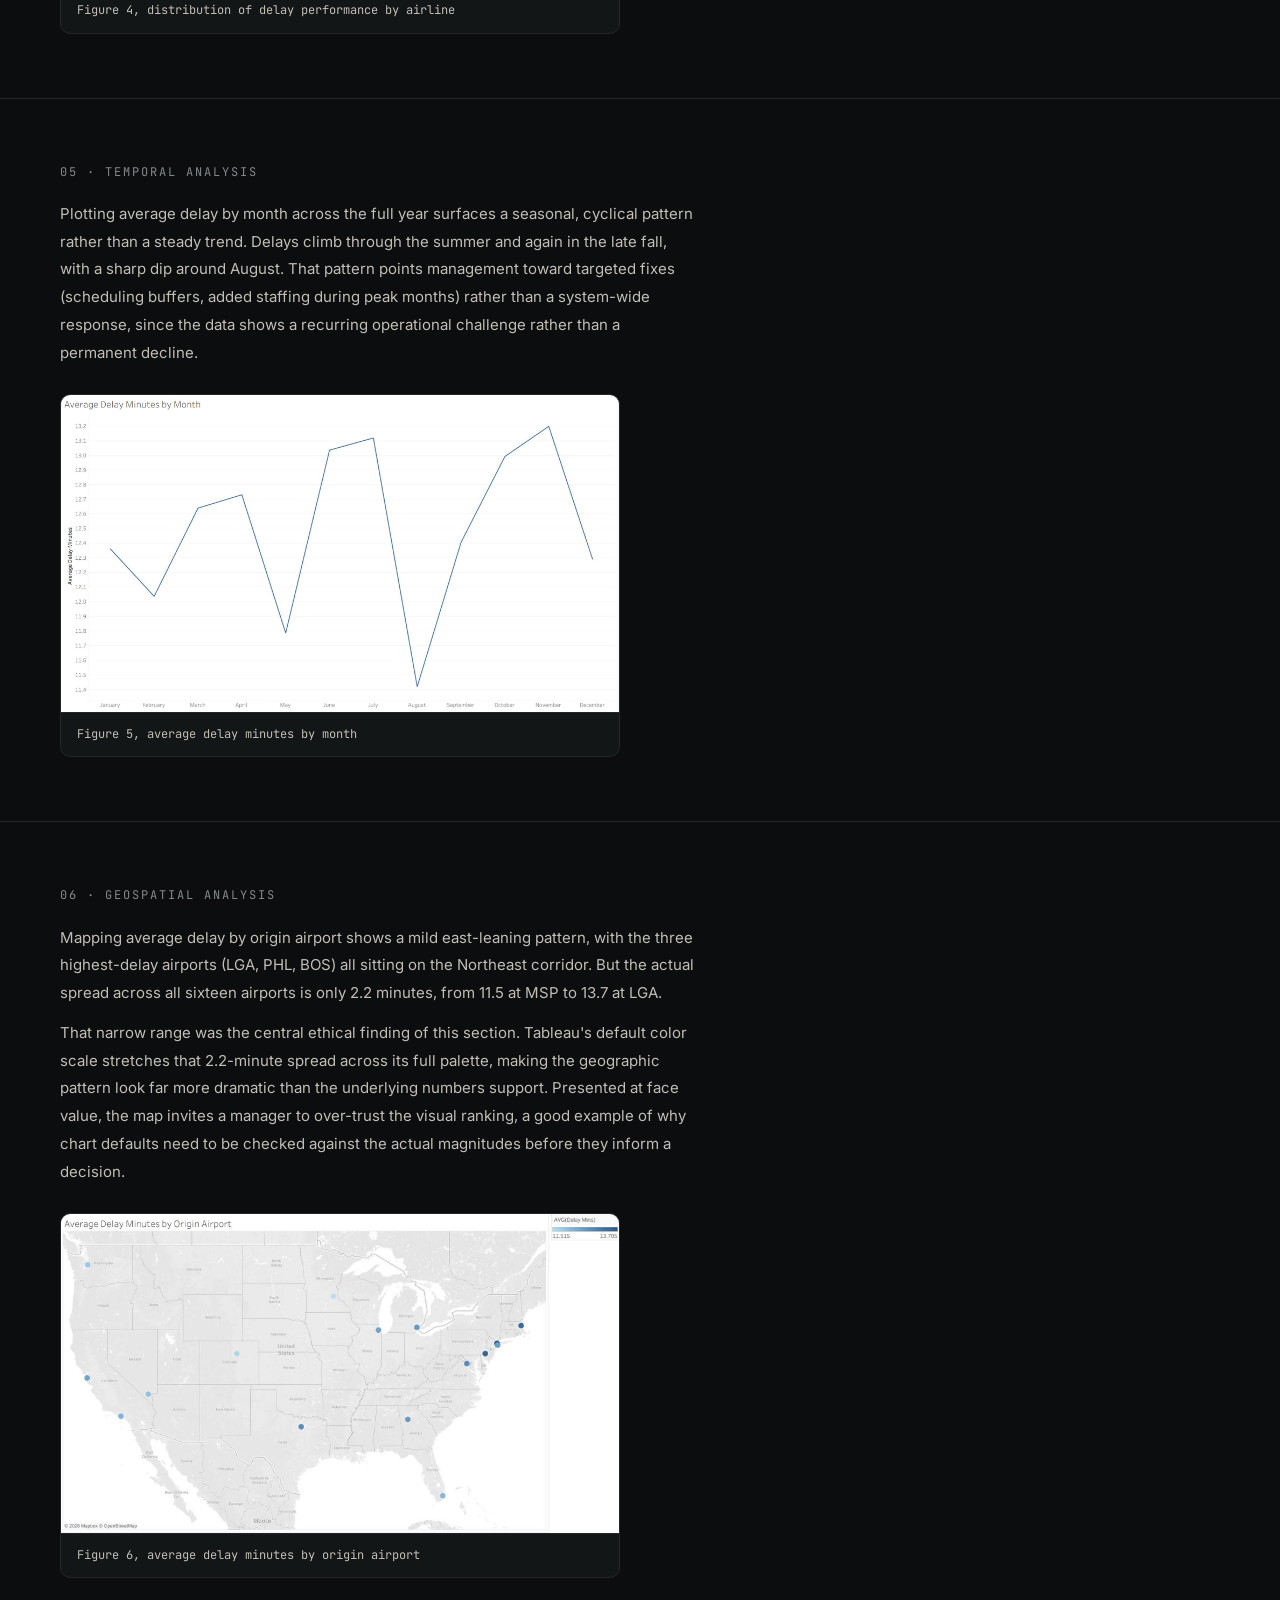
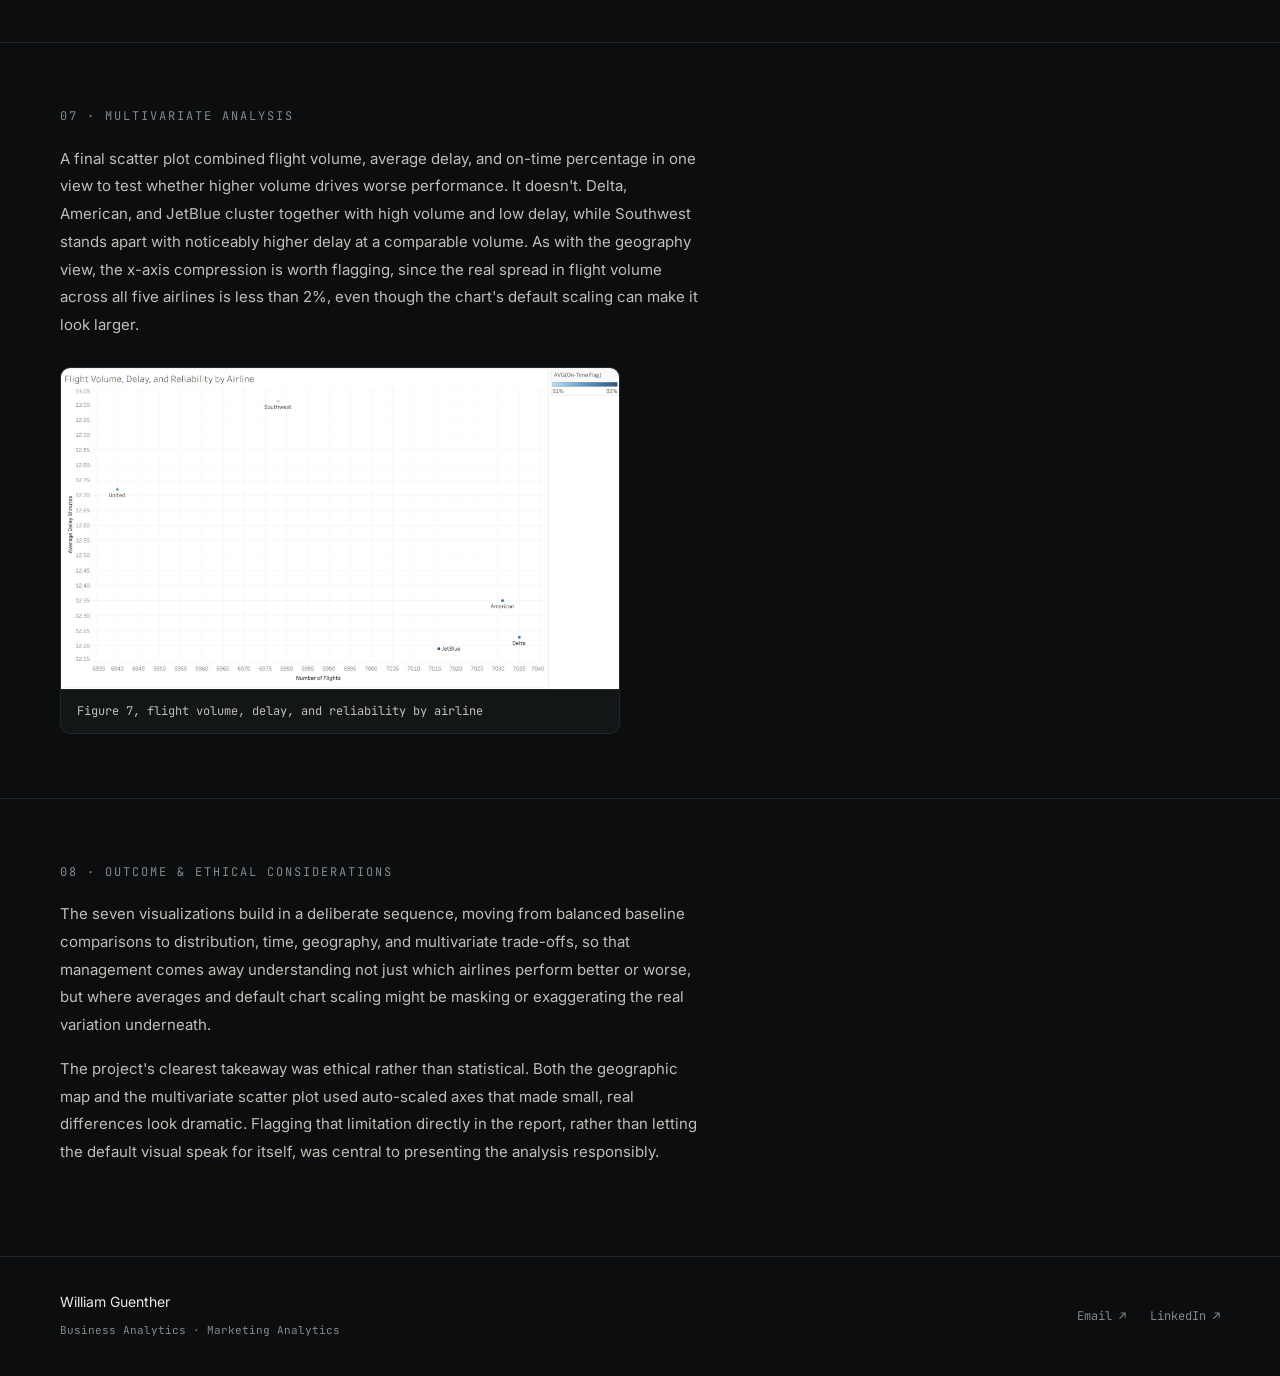
==== commit 1e8294bc: "Site Refresh Full site refresh, reorder, dashboard swap, copy cleanup'" ====
--- a/case-study-ban650-airline.html
+++ b/case-study-ban650-airline.html
@@ -11,7 +11,7 @@
 <meta charset="UTF-8">
 <meta name="viewport" content="width=device-width, initial-scale=1.0">
 <title>Airline Operations Performance Analysis | William Guenther</title>
-<meta name="description" content="A BAN 650 group capstone project analyzing airline operational performance — flight volume, delays, on-time rates, seasonality, and geography — in Tableau.">
+<meta name="description" content="A BAN 650 group capstone project analyzing airline operational performance, including flight volume, delays, on-time rates, seasonality, and geography, in Tableau.">
 <link rel="preconnect" href="https://fonts.googleapis.com">
 <link rel="preconnect" href="https://fonts.gstatic.com" crossorigin>
 <link href="https://fonts.googleapis.com/css2?family=Space+Grotesk:wght@500;600;700&family=Inter:wght@400;500;600&family=JetBrains+Mono:wght@400;500&display=swap" rel="stylesheet">
@@ -57,7 +57,7 @@
       <h1 class="section__title reveal">Airline Operations<br>Performance Analysis</h1>
       <p class="section__lead reveal">
         A seven-visualization Tableau analysis of airline flight volume, delays, on-time
-        performance, seasonality, and geography — built for BAN 650: Data Visualization for
+        performance, seasonality, and geography, built for BAN 650, Data Visualization for
         Managers, progressing from foundational comparisons to multivariate and geospatial views.
       </p>
       <div class="case-hero__meta reveal">
@@ -71,20 +71,20 @@
 
   <section class="case-section">
     <div class="container case-section__grid">
-      <p class="eyebrow reveal">01 — Overview</p>
+      <p class="eyebrow reveal">01 · Overview</p>
       <div class="reveal">
         <h3 class="case-block__label">The brief</h3>
         <p class="case-block__text">
           Using a class airline flight dataset covering five carriers and sixteen origin airports,
           our team was asked to help managers understand patterns in flight activity, delays, and
-          cancellations through data visualization — starting with foundational comparisons, then
+          cancellations through data visualization, starting with foundational comparisons, then
           layering in distribution, time, geography, and multivariate views to add context a single
           chart couldn't provide.
         </p>
         <h3 class="case-block__label" style="margin-top:28px">My role</h3>
         <p class="case-block__text">
           Working within a seven-person team, I contributed to the foundational and distribution
-          analysis and took the lead on the geospatial and multivariate sections — including
+          analysis and took the lead on the geospatial and multivariate sections, including
           identifying the color-scaling issue described in Section 06 below, which became a key
           ethical finding in our final narrative.
         </p>
@@ -94,77 +94,77 @@
 
   <section class="case-section">
     <div class="container">
-      <p class="eyebrow reveal">02 — Foundational analysis: flight volume</p>
-      <p class="case-block__text reveal" style="max-width:640px;margin-bottom:28px">
-        A bar chart comparing total flights per airline was the natural starting point: it lets
-        managers compare volume across categories at a glance. The dataset turned out to be
-        remarkably balanced — Delta leads with 7,035 flights and United trails with 6,940, a gap of
+      <p class="eyebrow reveal">02 · Foundational analysis, flight volume</p>
+      <p class="case-block__text reveal" style="max-width:640px;margin-bottom:28px">
+        A bar chart comparing total flights per airline was the natural starting point, since it
+        lets managers compare volume across categories at a glance. The dataset turned out to be
+        remarkably balanced. Delta leads with 7,035 flights and United trails with 6,940, a gap of
         under 2%. That balance matters for everything that follows, since it means later
         differences in delay or on-time performance can't be explained away by one airline simply
         flying more.
       </p>
       <div class="screenshot-grid screenshot-grid--1 reveal">
         <figure class="screenshot-frame">
-          <img src="BAN650 Airline Operations/fig1-flight-volume.png" alt="Tableau bar chart of total flights by airline: Delta 7,035, American 7,031, JetBlue 7,016, Southwest 6,978, United 6,940">
-          <figcaption>Figure 1 — Total flight volume by airline</figcaption>
-        </figure>
-      </div>
-    </div>
-  </section>
-
-  <section class="case-section">
-    <div class="container">
-      <p class="eyebrow reveal">03 — Delay &amp; on-time comparison</p>
+          <img src="BAN650 Airline Operations/fig1-flight-volume.png" alt="Tableau bar chart of total flights by airline. Delta 7,035, American 7,031, JetBlue 7,016, Southwest 6,978, United 6,940">
+          <figcaption>Figure 1, total flight volume by airline</figcaption>
+        </figure>
+      </div>
+    </div>
+  </section>
+
+  <section class="case-section">
+    <div class="container">
+      <p class="eyebrow reveal">03 · Delay &amp; on-time comparison</p>
       <p class="case-block__text reveal" style="max-width:640px;margin-bottom:12px">
         With volume established as balanced, average delay minutes became the more meaningful
         performance measure. Southwest showed the weakest average delay (13.0 minutes) while
-        JetBlue performed best (12.2), with the field otherwise clustered closely — a ranking that
+        JetBlue performed best (12.2), with the field otherwise clustered closely, a ranking that
         doesn't track with flight volume at all, confirming that delay differences reflect
         something other than scale.
       </p>
       <p class="case-block__text reveal" style="max-width:640px;margin-bottom:28px">
-        A companion on-time percentage chart added a second, standardized reliability measure:
-        four of the five airlines tied at 82% on-time, with Southwest again the outlier at 81%.
+        A companion on-time percentage chart added a second, standardized reliability measure.
+        Four of the five airlines tied at 82% on-time, with Southwest again the outlier at 81%.
       </p>
       <div class="screenshot-grid screenshot-grid--2 reveal">
         <figure class="screenshot-frame">
-          <img src="BAN650 Airline Operations/fig2-avg-delay.png" alt="Tableau bar chart of average delay minutes by airline: Southwest 13.0, United 12.7, American 12.3, Delta 12.2, JetBlue 12.2">
-          <figcaption>Figure 2 — Average delay minutes by airline</figcaption>
-        </figure>
-        <figure class="screenshot-frame">
-          <img src="BAN650 Airline Operations/fig3-ontime-pct.png" alt="Tableau bar chart of on-time percentage by airline: JetBlue, American, Delta, and United tied at 82%, Southwest at 81%">
-          <figcaption>Figure 3 — On-time percentage by airline</figcaption>
-        </figure>
-      </div>
-    </div>
-  </section>
-
-  <section class="case-section">
-    <div class="container">
-      <p class="eyebrow reveal">04 — Distribution view</p>
+          <img src="BAN650 Airline Operations/fig2-avg-delay.png" alt="Tableau bar chart of average delay minutes by airline. Southwest 13.0, United 12.7, American 12.3, Delta 12.2, JetBlue 12.2">
+          <figcaption>Figure 2, average delay minutes by airline</figcaption>
+        </figure>
+        <figure class="screenshot-frame">
+          <img src="BAN650 Airline Operations/fig3-ontime-pct.png" alt="Tableau bar chart of on-time percentage by airline. JetBlue, American, Delta, and United tied at 82%, Southwest at 81%">
+          <figcaption>Figure 3, on-time percentage by airline</figcaption>
+        </figure>
+      </div>
+    </div>
+  </section>
+
+  <section class="case-section">
+    <div class="container">
+      <p class="eyebrow reveal">04 · Distribution view</p>
       <p class="case-block__text reveal" style="max-width:640px;margin-bottom:28px">
         Averages can hide as much as they reveal, so we added a distribution chart showing every
-        flight's delay by airline. The result is a right-skewed pattern across all five carriers —
-        most flights run close to on-time, but each airline has a long tail of extreme outliers
-        running past 200 minutes. Airlines with similar averages can still carry very different
-        amounts of this tail risk, which is exactly the kind of operational instability a mean
-        value alone would mask.
+        flight's delay by airline. The result is a right-skewed pattern across all five carriers,
+        where most flights run close to on-time, but each airline has a long tail of extreme
+        outliers running past 200 minutes. Airlines with similar averages can still carry very
+        different amounts of this tail risk, which is exactly the kind of operational instability
+        a mean value alone would mask.
       </p>
       <div class="screenshot-grid screenshot-grid--1 reveal">
         <figure class="screenshot-frame">
           <img src="BAN650 Airline Operations/fig4-distribution.png" alt="Tableau distribution chart showing delay minutes by airline for American, Delta, JetBlue, Southwest, and United, with a right-skewed spread and frequent high outliers">
-          <figcaption>Figure 4 — Distribution of delay performance by airline</figcaption>
-        </figure>
-      </div>
-    </div>
-  </section>
-
-  <section class="case-section">
-    <div class="container">
-      <p class="eyebrow reveal">05 — Temporal analysis</p>
+          <figcaption>Figure 4, distribution of delay performance by airline</figcaption>
+        </figure>
+      </div>
+    </div>
+  </section>
+
+  <section class="case-section">
+    <div class="container">
+      <p class="eyebrow reveal">05 · Temporal analysis</p>
       <p class="case-block__text reveal" style="max-width:640px;margin-bottom:28px">
         Plotting average delay by month across the full year surfaces a seasonal, cyclical pattern
-        rather than a steady trend — delays climb through the summer and again in the late fall,
+        rather than a steady trend. Delays climb through the summer and again in the late fall,
         with a sharp dip around August. That pattern points management toward targeted fixes
         (scheduling buffers, added staffing during peak months) rather than a system-wide response,
         since the data shows a recurring operational challenge rather than a permanent decline.
@@ -172,52 +172,52 @@
       <div class="screenshot-grid screenshot-grid--1 reveal">
         <figure class="screenshot-frame">
           <img src="BAN650 Airline Operations/fig5-monthly-trend.png" alt="Tableau line chart of average delay minutes by month, showing peaks in early summer and November and a sharp dip in August">
-          <figcaption>Figure 5 — Average delay minutes by month</figcaption>
-        </figure>
-      </div>
-    </div>
-  </section>
-
-  <section class="case-section">
-    <div class="container">
-      <p class="eyebrow reveal">06 — Geospatial analysis</p>
+          <figcaption>Figure 5, average delay minutes by month</figcaption>
+        </figure>
+      </div>
+    </div>
+  </section>
+
+  <section class="case-section">
+    <div class="container">
+      <p class="eyebrow reveal">06 · Geospatial analysis</p>
       <p class="case-block__text reveal" style="max-width:640px;margin-bottom:12px">
         Mapping average delay by origin airport shows a mild east-leaning pattern, with the three
         highest-delay airports (LGA, PHL, BOS) all sitting on the Northeast corridor. But the actual
-        spread across all sixteen airports is only 2.2 minutes — from 11.5 at MSP to 13.7 at LGA.
-      </p>
-      <p class="case-block__text reveal" style="max-width:640px;margin-bottom:28px">
-        That narrow range was the central ethical finding of this section: Tableau's default color
+        spread across all sixteen airports is only 2.2 minutes, from 11.5 at MSP to 13.7 at LGA.
+      </p>
+      <p class="case-block__text reveal" style="max-width:640px;margin-bottom:28px">
+        That narrow range was the central ethical finding of this section. Tableau's default color
         scale stretches that 2.2-minute spread across its full palette, making the geographic
         pattern look far more dramatic than the underlying numbers support. Presented at face
-        value, the map invites a manager to over-trust the visual ranking — a good example of why
+        value, the map invites a manager to over-trust the visual ranking, a good example of why
         chart defaults need to be checked against the actual magnitudes before they inform a
         decision.
       </p>
       <div class="screenshot-grid screenshot-grid--1 reveal">
         <figure class="screenshot-frame">
           <img src="BAN650 Airline Operations/fig6-geospatial-map.png" alt="Tableau map of average delay minutes by origin airport across the continental United States, color-scaled from 11.5 to 13.7 minutes with the highest averages concentrated in the Northeast">
-          <figcaption>Figure 6 — Average delay minutes by origin airport</figcaption>
-        </figure>
-      </div>
-    </div>
-  </section>
-
-  <section class="case-section">
-    <div class="container">
-      <p class="eyebrow reveal">07 — Multivariate analysis</p>
+          <figcaption>Figure 6, average delay minutes by origin airport</figcaption>
+        </figure>
+      </div>
+    </div>
+  </section>
+
+  <section class="case-section">
+    <div class="container">
+      <p class="eyebrow reveal">07 · Multivariate analysis</p>
       <p class="case-block__text reveal" style="max-width:640px;margin-bottom:28px">
         A final scatter plot combined flight volume, average delay, and on-time percentage in one
-        view to test whether higher volume drives worse performance. It doesn't: Delta, American,
+        view to test whether higher volume drives worse performance. It doesn't. Delta, American,
         and JetBlue cluster together with high volume and low delay, while Southwest stands apart
         with noticeably higher delay at a comparable volume. As with the geography view, the x-axis
-        compression is worth flagging — the real spread in flight volume across all five airlines
-        is less than 2%, even though the chart's default scaling can make it look larger.
+        compression is worth flagging, since the real spread in flight volume across all five
+        airlines is less than 2%, even though the chart's default scaling can make it look larger.
       </p>
       <div class="screenshot-grid screenshot-grid--1 reveal">
         <figure class="screenshot-frame">
           <img src="BAN650 Airline Operations/fig7-multivariate.png" alt="Tableau scatter plot of flight volume versus average delay minutes by airline, colored by on-time percentage, showing Delta, American, and JetBlue clustered with low delay and Southwest as an outlier with higher delay">
-          <figcaption>Figure 7 — Flight volume, delay, and reliability by airline</figcaption>
+          <figcaption>Figure 7, flight volume, delay, and reliability by airline</figcaption>
         </figure>
       </div>
     </div>
@@ -225,18 +225,20 @@
 
   <section class="case-section case-section--outcome">
     <div class="container">
-      <p class="eyebrow reveal">08 — Outcome &amp; ethical considerations</p>
+      <p class="eyebrow reveal">08 · Outcome &amp; ethical considerations</p>
       <p class="case-block__text reveal" style="max-width:640px;margin-bottom:16px">
-        The seven visualizations build in a deliberate sequence — from balanced baseline comparisons
-        to distribution, time, geography, and multivariate trade-offs — so that management comes
-        away understanding not just which airlines perform better or worse, but where averages and
-        default chart scaling might be masking or exaggerating the real variation underneath.
+        The seven visualizations build in a deliberate sequence, moving from balanced baseline
+        comparisons to distribution, time, geography, and multivariate trade-offs, so that
+        management comes away understanding not just which airlines perform better or worse, but
+        where averages and default chart scaling might be masking or exaggerating the real
+        variation underneath.
       </p>
       <p class="case-block__text reveal" style="max-width:640px">
-        The project's clearest takeaway was ethical rather than statistical: both the geographic map
-        and the multivariate scatter plot used auto-scaled axes that made small, real differences
-        look dramatic. Flagging that limitation directly in the report — rather than letting the
-        default visual speak for itself — was central to presenting the analysis responsibly.
+        The project's clearest takeaway was ethical rather than statistical. Both the geographic
+        map and the multivariate scatter plot used auto-scaled axes that made small, real
+        differences look dramatic. Flagging that limitation directly in the report, rather than
+        letting the default visual speak for itself, was central to presenting the analysis
+        responsibly.
       </p>
     </div>
   </section>
